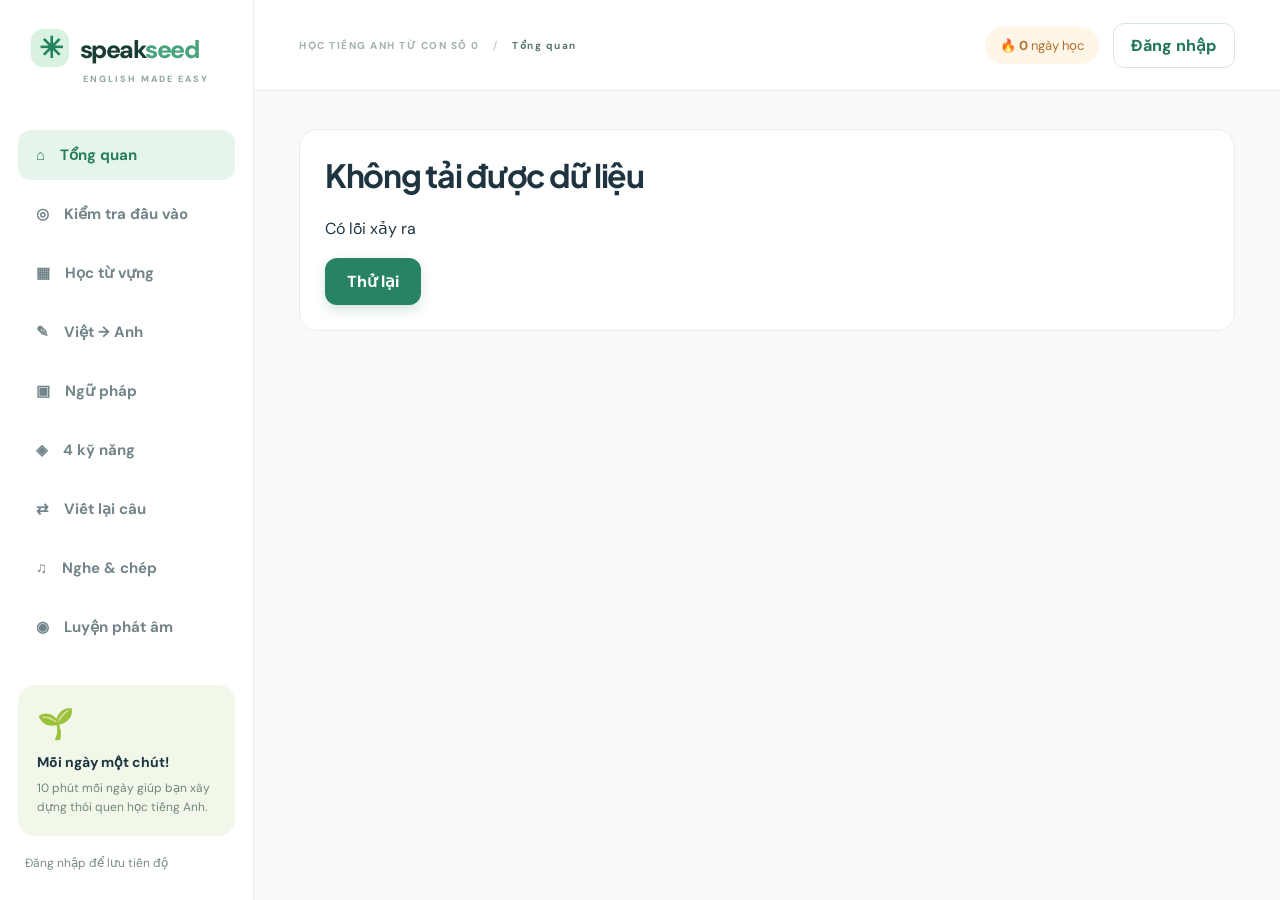
==== static/index.html @ 475982b7 "Initial commit: SpeakSeed beginner beta" ====
<!doctype html>
<html lang="vi">
<head>
  <meta charset="utf-8">
  <meta name="viewport" content="width=device-width,initial-scale=1">
  <title>SpeakSeed — Grow your English</title>
  <link rel="stylesheet" href="/static/style.css?v=6">
</head>
<body>
  <a class="skip-link" href="#content">Bỏ qua điều hướng</a>
  <div class="layout">
    <aside class="sidebar">
      <div class="brand"><span class="brandmark">✳</span> speak<span>seed</span><small>ENGLISH MADE EASY</small></div>
      <div class="nav" id="nav">
        <button class="active" data-view="home">⌂ <span>Tổng quan</span></button>
        <button data-view="placement">◎ <span>Kiểm tra đầu vào</span></button>
        <button data-view="learn">▦ <span>Học từ vựng</span></button>
        <button data-view="reverse">✎ <span>Việt → Anh</span></button>
        <button data-view="grammar">▣ <span>Ngữ pháp</span></button>
        <button data-view="skills">◈ <span>4 kỹ năng</span></button>
        <button data-view="rewrite">⇄ <span>Viết lại câu</span></button>
        <button data-view="dictation">♫ <span>Nghe & chép</span></button>
        <button data-view="speak">◉ <span>Luyện phát âm</span></button>
        <button data-view="quiz">✦ <span>Mini game</span></button>
        <button data-view="conversation">🎙 <span>AI Speaking (tùy chọn)</span></button>
        <button data-view="tutor">✧ <span>Gia sư AI (tùy chọn)</span></button>
        <button data-view="progress">▤ <span>Tiến độ</span></button>
      </div>
      <div class="sidebar-bottom">
        <div class="side-card"><div>🌱</div><b>Mỗi ngày một chút!</b><p>10 phút mỗi ngày giúp bạn xây dựng thói quen học tiếng Anh.</p></div>
        <div class="user" id="sideUser">Đăng nhập để lưu tiến độ</div>
      </div>
    </aside>
    <main class="main" aria-label="Nội dung học tập">
      <header class="top">
        <div class="breadcrumb">HỌC TIẾNG ANH TỪ CON SỐ 0 <span> / </span> <b id="crumb">Tổng quan</b></div>
        <div class="topright"><span class="pill">🔥 <b id="streak">0</b> ngày học</span><button class="outline" id="authBtn">Đăng nhập</button></div>
      </header>
      <div class="content" id="content" tabindex="-1"></div>
    </main>
  </div>
  <div class="modal-wrap hidden" id="modal"><div class="modal" role="dialog" aria-modal="true" aria-labelledby="authTitle">
    <button class="close" id="closeModal" aria-label="Đóng hộp thoại">×</button><div class="logo-circle" aria-hidden="true">✳</div>
    <h2 id="authTitle">Chào mừng trở lại!</h2><p>Đăng nhập để đồng bộ tiến độ học của bạn.</p>
    <form id="authForm">
      <div id="nameField" class="hidden"><label>Họ tên</label><input id="name" autocomplete="name" placeholder="Tên của bạn"></div>
      <label>Email</label><input type="email" id="email" required autocomplete="email" placeholder="ban@example.com">
      <label>Mật khẩu (ít nhất 8 ký tự)</label><input type="password" id="password" required minlength="8" autocomplete="current-password" placeholder="••••••••">
      <button class="primary full" type="submit" id="authSubmit">Đăng nhập</button>
    </form>
    <p class="error" id="authError"></p><button class="textbtn" id="switchAuth">Chưa có tài khoản? Đăng ký</button>
  </div></div>
  <div class="toast" id="toast" role="status" aria-live="polite"></div>
  <script src="/static/app.js?v=7"></script>
</body>
</html>
---- static/style.css ----
@import url('https://fonts.googleapis.com/css2?family=DM+Sans:wght@400;500;600;700;800&family=Plus+Jakarta+Sans:wght@500;600;700;800&display=swap');
:root{--ink:#1e3440;--muted:#82939a;--green:#287b62;--light:#e9f6ee;--border:#e8edeb;--bg:#f8faf8;--orange:#ffb862}*{box-sizing:border-box}body{margin:0;font-family:'DM Sans',sans-serif;background:var(--bg);color:var(--ink)}button,input,textarea,select{font:inherit}button{cursor:pointer}h1,h2,h3,p{margin-top:0}h1,h2,h3{font-family:'Plus Jakarta Sans',sans-serif;letter-spacing:-.04em}p{line-height:1.6}.layout{display:flex;min-height:100vh}.sidebar{width:254px;background:#fff;border-right:1px solid var(--border);padding:29px 18px;display:flex;flex-direction:column;position:sticky;top:0;height:100vh;flex-shrink:0}.brand{font-size:25px;font-weight:800;letter-spacing:-1.5px;padding:0 13px 45px;color:#193c34}.brand>span:not(.brandmark){color:#47a47b}.brandmark{display:inline-grid;place-items:center;width:38px;height:38px;background:#d9f2df;color:#21835d;border-radius:12px;margin-right:6px;font-size:29px}.brand small{display:block;font-size:9px;letter-spacing:2px;margin:6px 0 0 52px;color:#92a6a0}.nav{display:grid;gap:9px}.nav button{border:0;background:transparent;text-align:left;border-radius:13px;padding:15px 18px;font-size:15px;font-weight:700;color:#73858a;display:flex;gap:15px;align-items:center}.nav button.active{background:#e5f5eb;color:#267e5b}.nav button:hover{background:#eff8f2}.sidebar-bottom{margin-top:auto}.side-card{border-radius:17px;background:#f1f8e9;padding:19px}.side-card>div{font-size:30px;margin-bottom:8px}.side-card b{font-size:14px}.side-card p{font-size:12px;color:#72877b;margin:7px 0 0}.user{padding:19px 7px 0;font-size:12px;color:#7b898a}.main{flex:1;min-width:0}.top{height:91px;background:#fff;border-bottom:1px solid var(--border);padding:0 45px;display:flex;justify-content:space-between;align-items:center}.breadcrumb{font-size:10px;letter-spacing:1.5px;font-weight:800;color:#a4b1b0}.breadcrumb span{margin:0 10px;color:#c8d2cd}.breadcrumb b{color:#54756a}.topright{display:flex;gap:14px;align-items:center}.pill{background:#fff6e8;color:#ae722c;border-radius:22px;padding:10px 15px;font-size:13px}.outline{border:1px solid #d9e8de;background:white;border-radius:11px;padding:11px 17px;color:#24775c;font-weight:800}.content{max-width:1240px;margin:auto;padding:38px 45px 70px}.hero{background:#dff1e6;min-height:276px;border-radius:25px;padding:43px 45px;display:flex;align-items:center;justify-content:space-between;overflow:hidden;position:relative}.eyebrow{font-size:11px;letter-spacing:2px;color:#32866a;font-weight:800;margin-bottom:13px}.hero h1{font-size:38px;line-height:1.2;max-width:570px;margin-bottom:15px}.hero p{max-width:480px;color:#66847a;margin-bottom:22px}.hero-graphic{font-size:128px;transform:rotate(-13deg);filter:drop-shadow(0 18px 15px #8db9a980)}.primary{border:0;border-radius:12px;background:#288362;color:white;padding:13px 22px;font-weight:800;box-shadow:0 5px 12px #267c6030}.primary:hover{background:#1f6e52}.primary:disabled{opacity:.45;cursor:not-allowed}.section-head{display:flex;align-items:end;justify-content:space-between;margin:33px 0 18px}.section-head h2{font-size:21px;margin:0}.section-head small{color:var(--muted)}.stats{display:grid;grid-template-columns:repeat(3,1fr);gap:16px;margin-top:24px}.stat,.panel,.topic,.game,.flash,.chatbox{background:#fff;border:1px solid var(--border);border-radius:18px}.stat{padding:22px;display:flex;gap:17px;align-items:center}.stat .emoji{font-size:27px;background:#f1f8f4;width:55px;height:55px;display:grid;place-items:center;border-radius:15px}.stat strong{display:block;font-size:25px}.stat small{color:var(--muted);font-size:12px}.topics{display:grid;grid-template-columns:repeat(3,1fr);gap:16px}.topic{padding:22px;cursor:pointer;transition:.15s}.topic:hover{transform:translateY(-3px);border-color:#8bcaad}.topic .topic-emoji{font-size:31px;background:#f3f8ef;display:grid;place-items:center;width:61px;height:61px;border-radius:17px;margin-bottom:20px}.topic h3{font-size:16px;margin:0 0 7px}.topic p{font-size:12px;color:var(--muted);margin:0}.topic .bar,.bar{height:7px;background:#edf3ee;border-radius:12px;overflow:hidden;margin-top:17px}.bar>div{height:100%;background:#45b785;border-radius:12px}.subhead{font-size:30px;margin:5px 0 9px}.subdesc{color:#82939a;margin-bottom:25px}.toolbar{display:flex;align-items:center;gap:12px;flex-wrap:wrap;margin:20px 0}.select{padding:12px 15px;border:1px solid #e0e9e5;background:white;border-radius:12px;color:#3d6054}.counter{color:#81948a;font-size:13px;margin-left:auto}.flash{max-width:620px;margin:25px auto;padding:30px 35px;text-align:center;min-height:335px;display:flex;flex-direction:column;align-items:center;justify-content:center;box-shadow:0 18px 50px #2a60430b}.flash .bigemoji{font-size:76px}.flash h2{font-size:43px;margin:15px 0 7px}.ipa{color:#85a096;font-size:17px}.meaning{font-size:22px;color:#2a8260;font-weight:800;margin:13px 0}.example{font-style:italic;color:#8a9c9a;font-size:14px}.actions{display:flex;justify-content:center;gap:12px;flex-wrap:wrap;margin:20px}.secondary{border:1px solid #cfe3d8;background:white;color:#2b8060;border-radius:12px;padding:12px 19px;font-weight:800}.danger{border-color:#ffe1d6;color:#d17954}.hint{color:#91a39c;font-size:12px;text-align:center}.panel{padding:25px}.speak-grid{display:grid;grid-template-columns:1.1fr .9fr;gap:20px}.score{font-size:62px;color:#2a8564;font-weight:800}.mic{font-size:33px;border:0;background:#e3f5ea;border-radius:50%;width:83px;height:83px;margin:17px}.mic.recording{background:#ffded8;animation:pulse 1s infinite}@keyframes pulse{50%{transform:scale(1.08)}}.feedback{padding:18px;border-radius:13px;background:#f0f8f2;margin-top:15px;white-space:pre-wrap}.game{max-width:680px;padding:30px;margin:auto}.choice{width:100%;padding:16px;text-align:left;border:1px solid #e3ebe6;border-radius:12px;background:#fff;margin:6px 0;font-weight:700}.choice:hover{background:#eef8f1}.choice.correct{background:#dcf5e6;border-color:#58b987}.choice.wrong{background:#ffe9e6;border-color:#f0a99a}.chatbox{max-width:820px;height:490px;display:flex;flex-direction:column;overflow:hidden}.messages{flex:1;overflow-y:auto;padding:22px;display:flex;flex-direction:column;gap:15px}.bubble{padding:13px 17px;border-radius:15px;max-width:83%;white-space:pre-wrap;line-height:1.6;font-size:14px;background:#f0f6f1;align-self:flex-start}.bubble.mine{background:#2e8867;color:white;align-self:flex-end}.chat-form{border-top:1px solid var(--border);display:flex;gap:10px;padding:16px}.chat-form input{flex:1;min-width:0;border:1px solid #e4ede8;border-radius:12px;padding:12px}.progressrow{display:flex;justify-content:space-between;border-bottom:1px solid var(--border);padding:15px 0;gap:15px}.progressrow:last-child{border:0}.muted{color:#81948d}.hidden{display:none!important}.modal-wrap{position:fixed;inset:0;background:#16382e80;z-index:10;display:grid;place-items:center;padding:20px}.modal{position:relative;background:white;width:100%;max-width:430px;padding:35px;border-radius:24px;box-shadow:0 30px 80px #0002;text-align:center}.modal h2{font-size:25px;margin-bottom:5px}.modal p{font-size:13px;color:#82918c}.logo-circle{background:#e6f5eb;color:#298360;font-size:37px;width:62px;height:62px;border-radius:19px;margin:0 auto 16px}.close{position:absolute;right:18px;top:12px;border:0;background:none;font-size:28px;color:#889}.modal form{text-align:left}.modal label{display:block;font-size:12px;font-weight:800;margin:15px 0 7px}.modal input{width:100%;border:1px solid #dbe8df;border-radius:11px;padding:13px}.full{width:100%;margin-top:20px}.textbtn{border:0;background:none;color:#288362;font-weight:800;margin-top:8px}.error{color:#c85648!important}.toast{position:fixed;right:20px;bottom:20px;background:#254e40;color:white;padding:13px 18px;border-radius:12px;opacity:0;pointer-events:none;transition:.2s;z-index:30}.toast.show{opacity:1}@media(max-width:950px){.sidebar{width:78px;padding:24px 10px}.brand{font-size:0;padding:0 8px 40px}.brandmark{font-size:28px}.brand small,.nav span,.sidebar-bottom{display:none}.nav button{justify-content:center;font-size:23px;padding:12px}.top{padding:0 25px}.content{padding:28px 25px}.hero h1{font-size:31px}.hero-graphic{font-size:80px}.topics{grid-template-columns:repeat(2,1fr)}}@media(max-width:620px){.layout{display:block}.sidebar{position:fixed;top:auto;bottom:0;left:0;width:100%;height:64px;z-index:5;padding:5px 6px;border-right:0;border-top:1px solid var(--border)}.brand{display:none}.nav{display:flex;justify-content:space-around;gap:0}.nav button{font-size:21px;padding:10px 12px}.main{padding-bottom:70px}.top{height:64px;padding:0 16px}.breadcrumb{font-size:9px;letter-spacing:.5px}.breadcrumb span{margin:0 3px}.pill{display:none}.outline{font-size:12px;padding:9px}.content{padding:20px 15px}.hero{padding:26px;min-height:240px}.hero h1{font-size:27px}.hero p{font-size:13px}.hero-graphic{display:none}.stats{grid-template-columns:repeat(3,1fr);gap:7px}.stat{padding:13px 7px;display:block;text-align:center}.stat .emoji{margin:auto auto 7px;width:38px;height:38px;font-size:20px}.stat strong{font-size:21px}.stat small{font-size:10px}.topics{gap:10px}.topic{padding:15px}.topic .topic-emoji{width:48px;height:48px;font-size:25px;margin-bottom:12px}.topic h3{font-size:14px}.speak-grid{grid-template-columns:1fr}.flash{padding:25px 15px}.flash h2{font-size:36px}.subhead{font-size:25px}.game{padding:18px}.counter{margin-left:0}}

.stagebar{display:flex;gap:13px;align-items:center;flex-wrap:wrap;background:#e8f5ed;border:1px solid #cfe8d9;border-radius:15px;padding:12px 18px;margin-bottom:23px;font-size:13px;color:#497562}.stagebar label{font-weight:800}.stagebar select{padding:9px 12px;background:white;border:1px solid #bddfcb;border-radius:9px;font-weight:700;color:#276c53}.answer-input{display:block;width:100%;padding:17px;margin:19px 0 14px;border:2px solid #dce9e1;border-radius:12px;font-size:17px;outline:none}.answer-input:focus{border-color:#45ae80}.promptemoji{font-size:58px;margin:16px 0}.exercise-question{font-size:27px;line-height:1.4}.nav{overflow-y:auto;min-height:0}.sidebar-bottom{padding-top:12px}@media(max-width:620px){.nav{overflow-x:auto;justify-content:flex-start}.nav button{flex:0 0 auto;font-size:20px}.nav button span{display:none}.stagebar span{width:100%}.exercise-question{font-size:22px}}
.speakpanel{background:white;border:1px solid #e3ece7;border-radius:22px;padding:24px;max-width:900px}.speakcontrols{display:flex;gap:12px;flex-wrap:wrap;margin-bottom:16px}.speakcontrols label{display:flex;flex-direction:column;gap:6px;font-size:13px;font-weight:700}.speakcontrols select{padding:11px;border:1px solid #cbdcd3;border-radius:10px;background:#f8fcfa;min-width:145px}.speaklog{height:350px;overflow-y:auto;background:#f6faf8;border-radius:15px;padding:18px;margin:18px 0;display:flex;flex-direction:column;gap:12px}.speaklog .bubble{max-width:85%;align-self:flex-start;white-space:pre-wrap}.speaklog .bubble.mine{align-self:flex-end;background:#d9f4e4}.speakactions{display:flex;gap:12px;margin-bottom:16px}@media(max-width:650px){.speakpanel{padding:14px}.speakcontrols label{width:100%}.speakcontrols select{width:100%}.speaklog{height:300px}}
.grammar-summary{display:grid;grid-template-columns:repeat(3,1fr);gap:14px;margin:22px 0}.grammar-summary>div{background:#eaf7ef;border:1px solid #cee8d8;border-radius:16px;padding:18px;text-align:center}.grammar-summary strong{display:block;font-size:28px;color:#277c5d}.grammar-summary span{font-size:12px;color:#6f887d}.grammar-roadmap{display:grid;gap:22px}.grammar-unit{background:white;border:1px solid var(--border);border-radius:21px;padding:25px}.unit-head{display:flex;justify-content:space-between;gap:20px}.unit-head h2{margin:3px 0 8px}.unit-head p{color:var(--muted);margin:0}.unit-score{text-align:center;background:#f2f8f4;border-radius:14px;padding:12px 18px;min-width:105px}.unit-score b{display:block;font-size:21px;color:#297e60}.unit-score small{font-size:10px;color:var(--muted)}.lesson-grid{display:grid;grid-template-columns:repeat(2,1fr);gap:10px;margin:20px 0}.lesson-card{border:1px solid #deebe3;background:#fbfdfc;border-radius:13px;padding:14px;text-align:left;display:flex;align-items:center;gap:12px;color:#294e41}.lesson-card>span{display:grid;place-items:center;min-width:31px;height:31px;border-radius:50%;background:#e5f4ea;color:#2b815f;font-weight:800}.lesson-card b,.lesson-card small{display:block}.lesson-card small{margin-top:4px;color:#879991}.lesson-card:hover{border-color:#70bd95;background:#f1faf4}.lesson-card.done{border-color:#58b987;background:#effaf3}.unit-test{margin-top:2px}.lesson-theory{display:grid;grid-template-columns:1.2fr .8fr;gap:24px;background:#e8f5ed;border:1px solid #cae5d5;border-radius:21px;padding:27px;margin:14px 0}.lesson-theory h1{margin:5px 0 12px}.lesson-theory p{line-height:1.7}.formula{background:white;border-radius:12px;padding:14px;margin-top:17px}.formula b{display:block;font-size:11px;color:#668579;text-transform:uppercase;margin-bottom:7px}.formula code{white-space:normal;color:#186c4d;font-size:15px}.examples{background:#fff;border-radius:15px;padding:18px}.examples h3{margin-top:0}.examples p{padding-bottom:12px;border-bottom:1px solid #edf2ef}.examples p:last-child{border:0;padding-bottom:0}.examples span{color:#71887f;font-size:13px}.common-errors{background:#fff4f0;border:1px solid #f4d9d0;border-radius:14px;padding:15px 19px;margin-bottom:20px}.common-errors summary{font-weight:800;cursor:pointer}.common-errors>div{margin-top:13px;font-size:14px}.grammar-exercise{max-width:820px;margin:22px auto;background:white;border:1px solid var(--border);border-radius:21px;padding:28px}.grammar-exercise h2{line-height:1.5}.exercise-meta{display:flex;justify-content:space-between;color:#568071;font-size:12px;text-transform:uppercase;letter-spacing:.5px}.grammar-options{display:grid;gap:10px;margin:20px 0}.vocab-hints{display:flex;gap:8px;flex-wrap:wrap;margin:16px 0}.vocab-hints>small{width:100%;color:#869991}.vocab-chip{background:#f0f7f2;border:1px solid #d8e9de;border-radius:20px;padding:6px 10px;font-size:11px;color:#55756a}.feedback.ok{border-left:4px solid #43a978}.feedback.no{border-left:4px solid #df8b68}@media(max-width:700px){.lesson-grid,.lesson-theory{grid-template-columns:1fr}.unit-head{display:block}.unit-score{margin-top:15px}.grammar-unit,.grammar-exercise{padding:18px}.grammar-summary{gap:7px}.grammar-summary>div{padding:12px 5px}}

.dashboard-head{display:flex;align-items:center;justify-content:space-between;gap:20px;background:linear-gradient(135deg,#dff3e7,#f3fae9);border-radius:24px;padding:30px 34px;margin-bottom:20px}.dashboard-head h1{font-size:32px;margin:5px 0}.dashboard-head p{margin:0;color:#668078}.metric-grid{display:grid;grid-template-columns:repeat(5,1fr);gap:12px;margin-bottom:20px}.metric{background:#fff;border:1px solid var(--border);border-radius:17px;padding:18px;text-align:center}.metric span{display:block;font-size:23px}.metric b{display:block;font-size:25px;margin:6px 0;color:#277c5d}.metric small{color:var(--muted)}.dashboard-grid{display:grid;grid-template-columns:1.15fr .85fr;gap:20px}.daily-plan{display:grid;gap:10px}.plan-item{width:100%;display:flex;align-items:center;gap:13px;text-align:left;border:1px solid #dfeae4;background:#fbfdfc;border-radius:13px;padding:13px;color:var(--ink)}.plan-item>span{display:grid;place-items:center;width:38px;height:38px;border-radius:11px;background:#e7f4eb;color:#287b62;font-weight:800}.plan-item b,.plan-item small{display:block}.plan-item small{color:var(--muted);margin-top:3px}.plan-item.done{background:#edf9f1;border-color:#94d0ad}.plan-item.done>span{background:#48a978;color:white}.next-card{background:#eef8f2;border-radius:15px;padding:17px;margin-bottom:22px}.next-card>span,.level-badge{display:inline-grid;place-items:center;background:#287b62;color:#fff;border-radius:10px;padding:7px 10px;font-weight:800}.next-card h3{margin:10px 0 5px}.weak-row{display:flex;justify-content:space-between;padding:10px 0;border-bottom:1px solid var(--border);font-size:13px}.placement-intro{max-width:720px;margin:20px auto}.placement-intro li{margin:9px 0;line-height:1.5}.placement-progress{max-width:760px;margin:0 auto 20px}.placement-progress>div:first-child{display:flex;justify-content:space-between}.placement-progress span{color:var(--muted);font-size:13px}.placement-question{max-width:760px}.placement-result{max-width:720px;margin:20px auto;background:#fff;border:1px solid var(--border);border-radius:22px;padding:30px;text-align:center}.level-badge{font-size:32px;width:82px;height:82px;border-radius:50%;margin-bottom:13px}.level-scores{display:grid;grid-template-columns:repeat(5,1fr);gap:8px;margin:22px 0}.level-scores>div{background:#f0f7f2;border-radius:12px;padding:12px}.level-scores b,.level-scores span{display:block}.level-scores span{color:var(--muted);margin-top:5px}.placement-result .feedback{text-align:left;margin:20px 0}
@media(max-width:900px){.metric-grid{grid-template-columns:repeat(3,1fr)}.dashboard-grid{grid-template-columns:1fr}}
@media(max-width:620px){.dashboard-head{padding:22px;display:block}.dashboard-head button{margin-top:14px}.dashboard-head h1{font-size:26px}.metric-grid{grid-template-columns:repeat(2,1fr);gap:8px}.metric{padding:13px 8px}.metric:last-child{grid-column:span 2}.metric b{font-size:21px}.level-scores{grid-template-columns:repeat(5,minmax(0,1fr));gap:4px}.level-scores>div{padding:9px 2px;font-size:12px}.placement-result{padding:20px 15px}.placement-question h2{font-size:21px}}
.goal-picker{display:flex;gap:9px;align-items:center;margin-top:14px;font-size:12px;font-weight:800;color:#497562}.goal-picker select{border:1px solid #b9dbc7;background:white;border-radius:9px;padding:7px}
.beginner-steps{display:grid;grid-template-columns:repeat(3,1fr);gap:14px;margin:24px 0}.beginner-steps>div,.beginner-onboarding{background:#fff;border:1px solid var(--border);border-radius:18px;padding:20px}.beginner-steps b{display:grid;place-items:center;width:34px;height:34px;border-radius:50%;background:#dff3e7;color:#267b5c}.beginner-steps h3{margin:12px 0 6px}.beginner-steps p,.beginner-onboarding p{color:#6f837b;font-size:13px;margin-bottom:0}.beginner-onboarding{display:flex;align-items:center;justify-content:space-between;gap:20px;margin-bottom:20px;border-color:#b9dec8;background:#f7fcf8}.beginner-onboarding h2{margin:0 0 7px}.beginner-onboarding .actions{margin:0;flex:0 0 auto}.beginner-actions{justify-content:flex-start;margin:0}@media(max-width:620px){.beginner-steps{grid-template-columns:1fr}.beginner-onboarding{display:block}.beginner-onboarding .actions{justify-content:flex-start;margin-top:16px}.beginner-onboarding .actions button,.beginner-actions button{width:100%}}

.skill-tabs{display:grid;grid-template-columns:repeat(4,1fr);gap:10px;margin:18px 0}.skill-tab{border:1px solid #dbe9e1;background:#fff;color:#59756b;border-radius:13px;padding:13px;font-weight:800}.skill-tab.active{background:#287b62;color:#fff;border-color:#287b62}.skill-note{display:flex;justify-content:space-between;align-items:center;gap:15px;background:#eaf6ee;border-radius:14px;padding:14px 18px;margin-bottom:16px}.skill-note span{color:#6f867e;font-size:13px}.skill-cards{display:grid;grid-template-columns:repeat(3,1fr);gap:14px}.skill-card{display:flex;gap:14px;text-align:left;background:#fff;border:1px solid var(--border);border-radius:17px;padding:20px;color:var(--ink);min-height:175px}.skill-card>span{display:grid;place-items:center;flex:0 0 45px;height:45px;border-radius:13px;background:#e9f5ed;font-size:22px}.skill-card h3{margin:5px 0 7px}.skill-card p{color:var(--muted);font-size:13px;line-height:1.45}.skill-card small,.skill-card em{color:#5e8275;font-size:10px;text-transform:uppercase;letter-spacing:.5px}.skill-card.done{border-color:#59b986;background:#f3fbf6}.skill-card:disabled{opacity:.55;cursor:not-allowed}.skill-hero{display:flex;align-items:center;gap:20px;background:linear-gradient(135deg,#e2f3e8,#f4faeb);border-radius:22px;padding:26px;margin:12px 0 18px}.skill-hero>span{display:grid;place-items:center;min-width:72px;height:72px;background:#fff;border-radius:20px;font-size:37px}.skill-hero h1{margin:3px 0 8px}.skill-hero p{margin:0;color:#668078}.skill-content,.skill-question,.reading-passage,.vocab-save,.speaking-task{background:#fff;border:1px solid var(--border);border-radius:18px;padding:25px;margin:15px 0}.listening-content{text-align:center}.listening-content details{text-align:left;background:#f4f8f5;border-radius:12px;padding:13px 16px;margin-top:18px}.listening-content summary{cursor:pointer;font-weight:800}.skill-question{max-width:850px;margin:18px auto}.reading-passage{font-size:18px;line-height:1.9}.vocab-save{display:flex;gap:8px;flex-wrap:wrap}.vocab-save h3{width:100%}.vocab-save .vocab-chip{cursor:pointer}.vocab-save .vocab-chip b{color:#267b5e}.rubric,.writing-limits{display:flex;flex-wrap:wrap;gap:8px;margin:18px 0}.rubric span,.writing-limits span,.writing-limits b{background:#edf7f1;border-radius:20px;padding:8px 12px;font-size:12px}.writing-area{width:100%;min-height:280px;resize:vertical;border:2px solid #dce9e1;border-radius:14px;padding:17px;line-height:1.7;outline:none}.writing-area:focus{border-color:#45ae80}.writing-count{text-align:right;color:var(--muted);font-size:12px;margin-top:6px}.speaking-task{border-left:5px solid #328766}.skill-progress-grid{display:grid;grid-template-columns:repeat(4,1fr);gap:12px;margin:20px 0}.skill-progress-grid button{background:#fff;border:1px solid var(--border);border-radius:16px;padding:18px;color:var(--ink)}.skill-progress-grid span,.skill-progress-grid b,.skill-progress-grid small{display:block}.skill-progress-grid span{font-size:25px}.skill-progress-grid b{font-size:22px;color:#287b62;margin:6px}.skill-progress-grid small{color:var(--muted)}
@media(max-width:800px){.skill-cards{grid-template-columns:1fr 1fr}.skill-progress-grid{grid-template-columns:1fr 1fr}}
@media(max-width:620px){.skill-tabs{grid-template-columns:1fr 1fr}.skill-cards{grid-template-columns:1fr}.skill-note{display:block}.skill-note span{display:block;margin-top:5px}.skill-hero{padding:18px;align-items:flex-start}.skill-hero>span{min-width:50px;height:50px;font-size:27px}.skill-content,.skill-question,.reading-passage,.vocab-save,.speaking-task{padding:18px}.reading-passage{font-size:16px}.writing-area{min-height:220px}.skill-progress-grid{gap:8px}.skill-progress-grid button{padding:13px 7px}}
.skip-link{position:fixed;left:12px;top:-80px;z-index:100;background:#fff;color:#174d3b;padding:12px;border:2px solid #287b62;border-radius:8px}.skip-link:focus{top:12px}button:focus-visible,input:focus-visible,textarea:focus-visible,select:focus-visible,a:focus-visible{outline:3px solid #ffb862;outline-offset:3px}@media(max-width:620px){html,body{overflow-x:hidden}button,input,select{min-height:44px}.sidebar{overflow:hidden;max-width:100vw}.nav{width:100%;max-width:100%;overflow-x:auto;overflow-y:hidden}}
.speech-panel{display:flex;align-items:center;gap:10px;flex-wrap:wrap;background:#eef8f2;border:1px solid #cfe5d7;border-radius:16px;padding:12px 14px;margin:0 0 18px}.speech-settings{display:flex;align-items:center;gap:10px;flex:1;flex-wrap:wrap}.speech-settings label{display:flex;align-items:center;gap:7px;font-size:12px;font-weight:800}.speech-settings select{max-width:270px;padding:9px;border:1px solid #cbded3;border-radius:9px;background:white}.speech-settings input[type=range]{width:115px;min-height:0}.speech-settings output{min-width:38px;color:#287b62}.speech-settings small{width:100%;color:#668078}.live-quota-warning{background:#fff6e8;border:1px solid #f1d3a6;color:#7c5726;border-radius:12px;padding:12px 15px;margin:12px 0;font-size:13px;line-height:1.5}@media(max-width:620px){.speech-panel,.speech-settings{align-items:stretch}.speech-settings label{width:100%;justify-content:space-between}.speech-settings select{max-width:100%;width:62%}.speech-settings button{flex:1}}
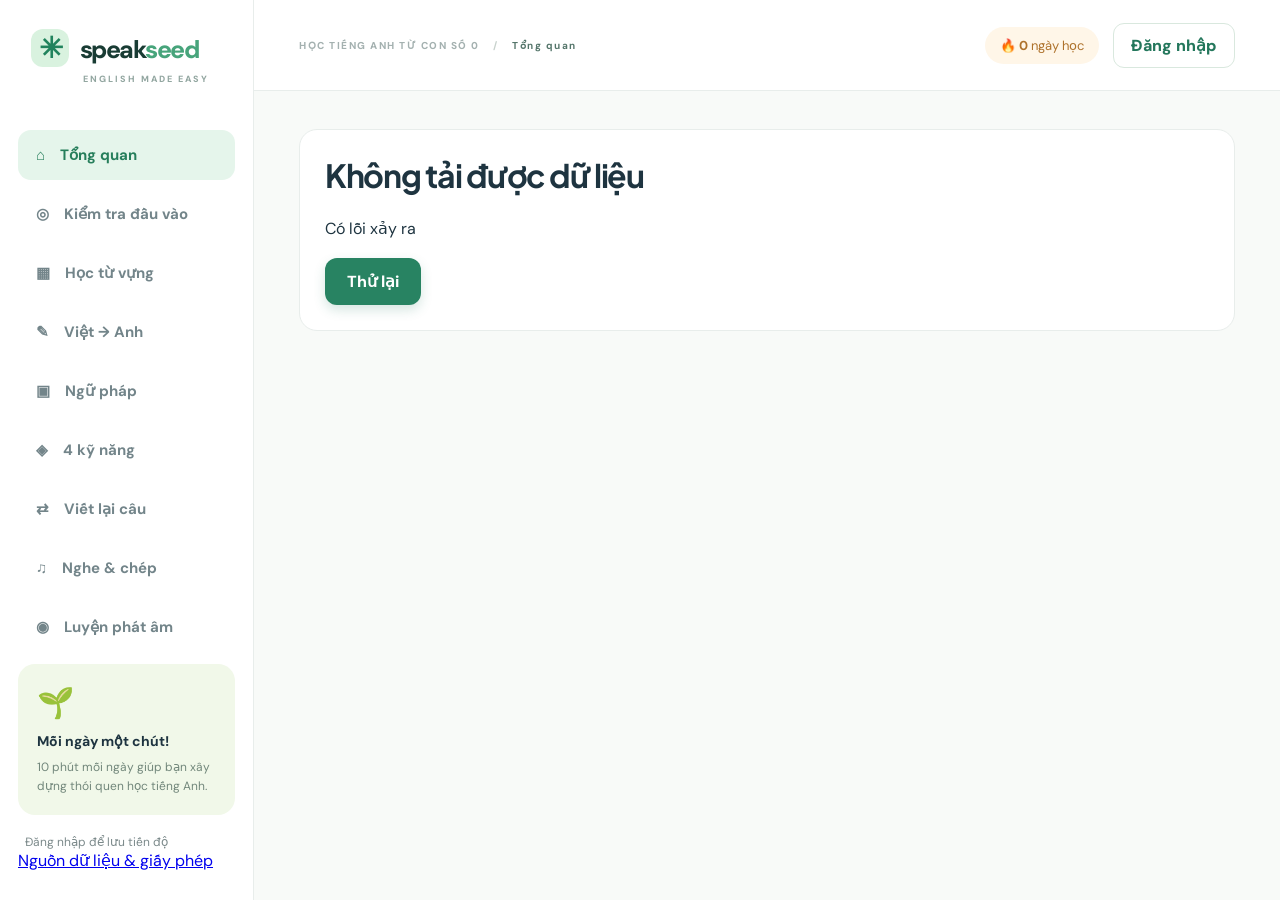
==== commit 6220fe9c: "Complete vocabulary release and safe PostgreSQL sync" ====
--- a/static/index.html
+++ b/static/index.html
@@ -4,7 +4,7 @@
   <meta charset="utf-8">
   <meta name="viewport" content="width=device-width,initial-scale=1">
   <title>SpeakSeed — Grow your English</title>
-  <link rel="stylesheet" href="/static/style.css?v=6">
+  <link rel="stylesheet" href="/static/style.css?v=10">
 </head>
 <body>
   <a class="skip-link" href="#content">Bỏ qua điều hướng</a>
@@ -29,6 +29,7 @@
       <div class="sidebar-bottom">
         <div class="side-card"><div>🌱</div><b>Mỗi ngày một chút!</b><p>10 phút mỗi ngày giúp bạn xây dựng thói quen học tiếng Anh.</p></div>
         <div class="user" id="sideUser">Đăng nhập để lưu tiến độ</div>
+        <a class="attribution-link" href="/data-attribution" target="_blank" rel="noopener">Nguồn dữ liệu &amp; giấy phép</a>
       </div>
     </aside>
     <main class="main" aria-label="Nội dung học tập">
@@ -51,6 +52,6 @@
     <p class="error" id="authError"></p><button class="textbtn" id="switchAuth">Chưa có tài khoản? Đăng ký</button>
   </div></div>
   <div class="toast" id="toast" role="status" aria-live="polite"></div>
-  <script src="/static/app.js?v=7"></script>
+  <script src="/static/app.js?v=9"></script>
 </body>
 </html>
--- a/static/style.css
+++ b/static/style.css
@@ -8,6 +8,7 @@
 .dashboard-head{display:flex;align-items:center;justify-content:space-between;gap:20px;background:linear-gradient(135deg,#dff3e7,#f3fae9);border-radius:24px;padding:30px 34px;margin-bottom:20px}.dashboard-head h1{font-size:32px;margin:5px 0}.dashboard-head p{margin:0;color:#668078}.metric-grid{display:grid;grid-template-columns:repeat(5,1fr);gap:12px;margin-bottom:20px}.metric{background:#fff;border:1px solid var(--border);border-radius:17px;padding:18px;text-align:center}.metric span{display:block;font-size:23px}.metric b{display:block;font-size:25px;margin:6px 0;color:#277c5d}.metric small{color:var(--muted)}.dashboard-grid{display:grid;grid-template-columns:1.15fr .85fr;gap:20px}.daily-plan{display:grid;gap:10px}.plan-item{width:100%;display:flex;align-items:center;gap:13px;text-align:left;border:1px solid #dfeae4;background:#fbfdfc;border-radius:13px;padding:13px;color:var(--ink)}.plan-item>span{display:grid;place-items:center;width:38px;height:38px;border-radius:11px;background:#e7f4eb;color:#287b62;font-weight:800}.plan-item b,.plan-item small{display:block}.plan-item small{color:var(--muted);margin-top:3px}.plan-item.done{background:#edf9f1;border-color:#94d0ad}.plan-item.done>span{background:#48a978;color:white}.next-card{background:#eef8f2;border-radius:15px;padding:17px;margin-bottom:22px}.next-card>span,.level-badge{display:inline-grid;place-items:center;background:#287b62;color:#fff;border-radius:10px;padding:7px 10px;font-weight:800}.next-card h3{margin:10px 0 5px}.weak-row{display:flex;justify-content:space-between;padding:10px 0;border-bottom:1px solid var(--border);font-size:13px}.placement-intro{max-width:720px;margin:20px auto}.placement-intro li{margin:9px 0;line-height:1.5}.placement-progress{max-width:760px;margin:0 auto 20px}.placement-progress>div:first-child{display:flex;justify-content:space-between}.placement-progress span{color:var(--muted);font-size:13px}.placement-question{max-width:760px}.placement-result{max-width:720px;margin:20px auto;background:#fff;border:1px solid var(--border);border-radius:22px;padding:30px;text-align:center}.level-badge{font-size:32px;width:82px;height:82px;border-radius:50%;margin-bottom:13px}.level-scores{display:grid;grid-template-columns:repeat(5,1fr);gap:8px;margin:22px 0}.level-scores>div{background:#f0f7f2;border-radius:12px;padding:12px}.level-scores b,.level-scores span{display:block}.level-scores span{color:var(--muted);margin-top:5px}.placement-result .feedback{text-align:left;margin:20px 0}
 @media(max-width:900px){.metric-grid{grid-template-columns:repeat(3,1fr)}.dashboard-grid{grid-template-columns:1fr}}
 @media(max-width:620px){.dashboard-head{padding:22px;display:block}.dashboard-head button{margin-top:14px}.dashboard-head h1{font-size:26px}.metric-grid{grid-template-columns:repeat(2,1fr);gap:8px}.metric{padding:13px 8px}.metric:last-child{grid-column:span 2}.metric b{font-size:21px}.level-scores{grid-template-columns:repeat(5,minmax(0,1fr));gap:4px}.level-scores>div{padding:9px 2px;font-size:12px}.placement-result{padding:20px 15px}.placement-question h2{font-size:21px}}
+.placement-navigator{display:flex;gap:6px;max-width:850px;margin:0 auto 18px;overflow-x:auto;padding:5px 2px 10px}.placement-dot{flex:0 0 34px;height:34px;border:1px solid #d6e4dc;background:#fff;border-radius:9px;color:#6f847b;font-size:11px}.placement-dot.answered{background:#e0f4e8;border-color:#65b98b;color:#236c50}.placement-dot.skipped{background:#fff3dc;border-color:#e8bf71;color:#805e23}.placement-dot.audio_unavailable{background:#fbe9e5;border-color:#dba492;color:#8d4f3b}.placement-dot.active{outline:3px solid #ffb862;outline-offset:1px}.placement-passage{background:#f4f8f5;border-left:4px solid #459a75;border-radius:12px;padding:18px;line-height:1.8;margin-bottom:22px}.placement-listen{display:flex;align-items:center;gap:10px;flex-wrap:wrap;background:#eef7f2;border-radius:14px;padding:15px;margin-bottom:20px}.placement-listen span{font-size:12px;color:#60796f}.placement-actions{display:flex;gap:8px;justify-content:space-between;flex-wrap:wrap;margin-top:22px}.placement-submit{display:block;width:100%;margin-top:18px}.choice.selected{background:#dff3e7;border-color:#4bab7d}.order-answer{min-height:70px;border:2px dashed #bcdaca;border-radius:14px;padding:13px;display:flex;gap:7px;align-items:center;flex-wrap:wrap}.order-answer button,.order-tokens button{width:auto;margin:3px;padding:11px 14px}.order-answer button{border:1px solid #4eaf82;background:#e5f6ec;border-radius:10px;color:#245f49;font-weight:800}.order-answer span{color:#81948b}.order-tokens{display:flex;gap:7px;flex-wrap:wrap;margin:16px 0}.placement-section-scores{display:grid;grid-template-columns:repeat(3,1fr);gap:9px;margin:22px 0}.placement-section-scores>div{background:#eff7f2;border-radius:12px;padding:13px}.placement-section-scores b,.placement-section-scores strong,.placement-section-scores small{display:block}.placement-section-scores strong{font-size:23px;color:#277c5d;margin:5px}.placement-section-scores small{color:#71887f}.placement-analysis{text-align:left;background:#f7faf8;border-radius:15px;padding:18px;margin:20px 0}.placement-analysis h3{margin:9px 0}.placement-topic{display:inline-block;background:#e4f3e9;border-radius:20px;padding:7px 10px;margin:3px;font-size:12px}.placement-details{max-width:850px;margin:25px auto}.placement-review{background:#fff;border:1px solid var(--border);border-left:4px solid #d78b72;border-radius:13px;padding:14px 17px;margin:9px 0}.placement-review.correct{border-left-color:#46a879}.placement-review summary{cursor:pointer;font-weight:800}.placement-review h4{line-height:1.5}.placement-transcript{background:#edf6f0;border-radius:10px;padding:13px;line-height:1.6}.placement-transcript button{margin-left:8px}@media(max-width:620px){.placement-section-scores{grid-template-columns:repeat(2,1fr)}.placement-actions button{flex:1}.placement-actions .danger{flex-basis:100%}.placement-navigator{margin-left:-5px;margin-right:-5px}}
 .goal-picker{display:flex;gap:9px;align-items:center;margin-top:14px;font-size:12px;font-weight:800;color:#497562}.goal-picker select{border:1px solid #b9dbc7;background:white;border-radius:9px;padding:7px}
 .beginner-steps{display:grid;grid-template-columns:repeat(3,1fr);gap:14px;margin:24px 0}.beginner-steps>div,.beginner-onboarding{background:#fff;border:1px solid var(--border);border-radius:18px;padding:20px}.beginner-steps b{display:grid;place-items:center;width:34px;height:34px;border-radius:50%;background:#dff3e7;color:#267b5c}.beginner-steps h3{margin:12px 0 6px}.beginner-steps p,.beginner-onboarding p{color:#6f837b;font-size:13px;margin-bottom:0}.beginner-onboarding{display:flex;align-items:center;justify-content:space-between;gap:20px;margin-bottom:20px;border-color:#b9dec8;background:#f7fcf8}.beginner-onboarding h2{margin:0 0 7px}.beginner-onboarding .actions{margin:0;flex:0 0 auto}.beginner-actions{justify-content:flex-start;margin:0}@media(max-width:620px){.beginner-steps{grid-template-columns:1fr}.beginner-onboarding{display:block}.beginner-onboarding .actions{justify-content:flex-start;margin-top:16px}.beginner-onboarding .actions button,.beginner-actions button{width:100%}}
 
@@ -16,3 +17,8 @@
 @media(max-width:620px){.skill-tabs{grid-template-columns:1fr 1fr}.skill-cards{grid-template-columns:1fr}.skill-note{display:block}.skill-note span{display:block;margin-top:5px}.skill-hero{padding:18px;align-items:flex-start}.skill-hero>span{min-width:50px;height:50px;font-size:27px}.skill-content,.skill-question,.reading-passage,.vocab-save,.speaking-task{padding:18px}.reading-passage{font-size:16px}.writing-area{min-height:220px}.skill-progress-grid{gap:8px}.skill-progress-grid button{padding:13px 7px}}
 .skip-link{position:fixed;left:12px;top:-80px;z-index:100;background:#fff;color:#174d3b;padding:12px;border:2px solid #287b62;border-radius:8px}.skip-link:focus{top:12px}button:focus-visible,input:focus-visible,textarea:focus-visible,select:focus-visible,a:focus-visible{outline:3px solid #ffb862;outline-offset:3px}@media(max-width:620px){html,body{overflow-x:hidden}button,input,select{min-height:44px}.sidebar{overflow:hidden;max-width:100vw}.nav{width:100%;max-width:100%;overflow-x:auto;overflow-y:hidden}}
 .speech-panel{display:flex;align-items:center;gap:10px;flex-wrap:wrap;background:#eef8f2;border:1px solid #cfe5d7;border-radius:16px;padding:12px 14px;margin:0 0 18px}.speech-settings{display:flex;align-items:center;gap:10px;flex:1;flex-wrap:wrap}.speech-settings label{display:flex;align-items:center;gap:7px;font-size:12px;font-weight:800}.speech-settings select{max-width:270px;padding:9px;border:1px solid #cbded3;border-radius:9px;background:white}.speech-settings input[type=range]{width:115px;min-height:0}.speech-settings output{min-width:38px;color:#287b62}.speech-settings small{width:100%;color:#668078}.live-quota-warning{background:#fff6e8;border:1px solid #f1d3a6;color:#7c5726;border-radius:12px;padding:12px 15px;margin:12px 0;font-size:13px;line-height:1.5}@media(max-width:620px){.speech-panel,.speech-settings{align-items:stretch}.speech-settings label{width:100%;justify-content:space-between}.speech-settings select{max-width:100%;width:62%}.speech-settings button{flex:1}}
+.placement-history{max-width:720px;margin:18px auto}.placement-history button{width:100%;display:flex;justify-content:space-between;align-items:center;border:1px solid #dbe8e0;background:#fff;border-radius:11px;padding:12px 14px;margin:7px 0;color:var(--ink)}.placement-history button:hover{background:#f0f8f3}.placement-history b{color:#277c5d}.placement-history span{font-size:12px;color:#71877f}
+.placement-dot.in_progress{background:#e8f0fb;border-color:#86a8d2;color:#3d648f}
+.vocabulary-tabs{display:flex;gap:8px;margin:16px 0 20px}.vocabulary-tabs button{border:1px solid #cfe2d7;background:#fff;color:#527268;border-radius:12px;padding:12px 18px;font-weight:800}.vocabulary-tabs button.active{background:#287b62;border-color:#287b62;color:#fff}.topic-summary{background:#edf7f1;border-radius:14px;padding:14px 18px;margin-bottom:16px;color:#53756a}.vocab-topic-grid{display:grid;grid-template-columns:repeat(3,1fr);gap:14px}.vocab-topic-card{display:flex;gap:14px;text-align:left;background:#fff;border:1px solid var(--border);border-radius:17px;padding:18px;color:var(--ink);min-height:190px}.vocab-topic-card>span{display:grid;place-items:center;flex:0 0 48px;height:48px;border-radius:14px;background:#edf7f1;font-size:25px}.vocab-topic-card h3{margin:3px 0 6px}.vocab-topic-card p{color:var(--muted);font-size:12px;line-height:1.4;margin-bottom:8px}.vocab-topic-card small,.vocab-topic-card em{display:block;color:#66877a;font-size:10px}.vocab-topic-card:disabled{opacity:.5;cursor:not-allowed}.vocab-search{min-width:210px;padding:12px 15px;border:1px solid #e0e9e5;background:white;border-radius:12px;color:#3d6054}@media(max-width:950px){.vocab-topic-grid{grid-template-columns:repeat(2,1fr)}}@media(max-width:620px){.vocabulary-tabs{display:grid;grid-template-columns:1fr 1fr}.vocabulary-tabs button{padding:11px 8px}.vocab-topic-grid{grid-template-columns:1fr}.vocab-topic-card{min-height:0}.vocab-search{width:100%;min-width:0}.toolbar>.select{flex:1;min-width:145px}}
+.reviewed-enrichment{margin-top:14px;background:#edf7f1;border-radius:10px;padding:10px;font-size:12px}.reviewed-enrichment b,.reviewed-enrichment span{display:block}.reviewed-enrichment span{color:#527568;margin-top:4px}
+.review-body{background:#f4f7f1;color:#173325}.review-shell{max-width:1180px;margin:auto;padding:24px}.review-shell>header{display:flex;justify-content:space-between;gap:16px;align-items:flex-start}.preview-warning{background:#fff3cd;border:1px solid #e7bd52;border-radius:12px;padding:12px;margin:18px 0;font-weight:800}.review-filters,.review-actions{display:flex;flex-wrap:wrap;gap:10px;align-items:center;background:white;padding:14px;border-radius:14px;margin:12px 0}.review-filters select,.review-actions input{min-height:42px;padding:8px;border:1px solid #cbd8ce;border-radius:9px}.review-actions input{flex:1;min-width:240px}.review-actions .danger{background:#8d2733;color:white}.review-grid{display:grid;grid-template-columns:repeat(2,minmax(0,1fr));gap:14px}.review-card{background:white;border:1px solid #dfe8e1;border-radius:14px;padding:16px}.review-card fieldset{border:1px solid #dfe8e1;border-radius:10px;display:grid;gap:6px}.review-card pre{white-space:pre-wrap;overflow-wrap:anywhere;font-size:12px}@media(max-width:700px){.review-shell{padding:14px}.review-shell>header{display:block}.review-grid{grid-template-columns:1fr}.review-actions button,.review-filters select{flex:1 1 44%}}
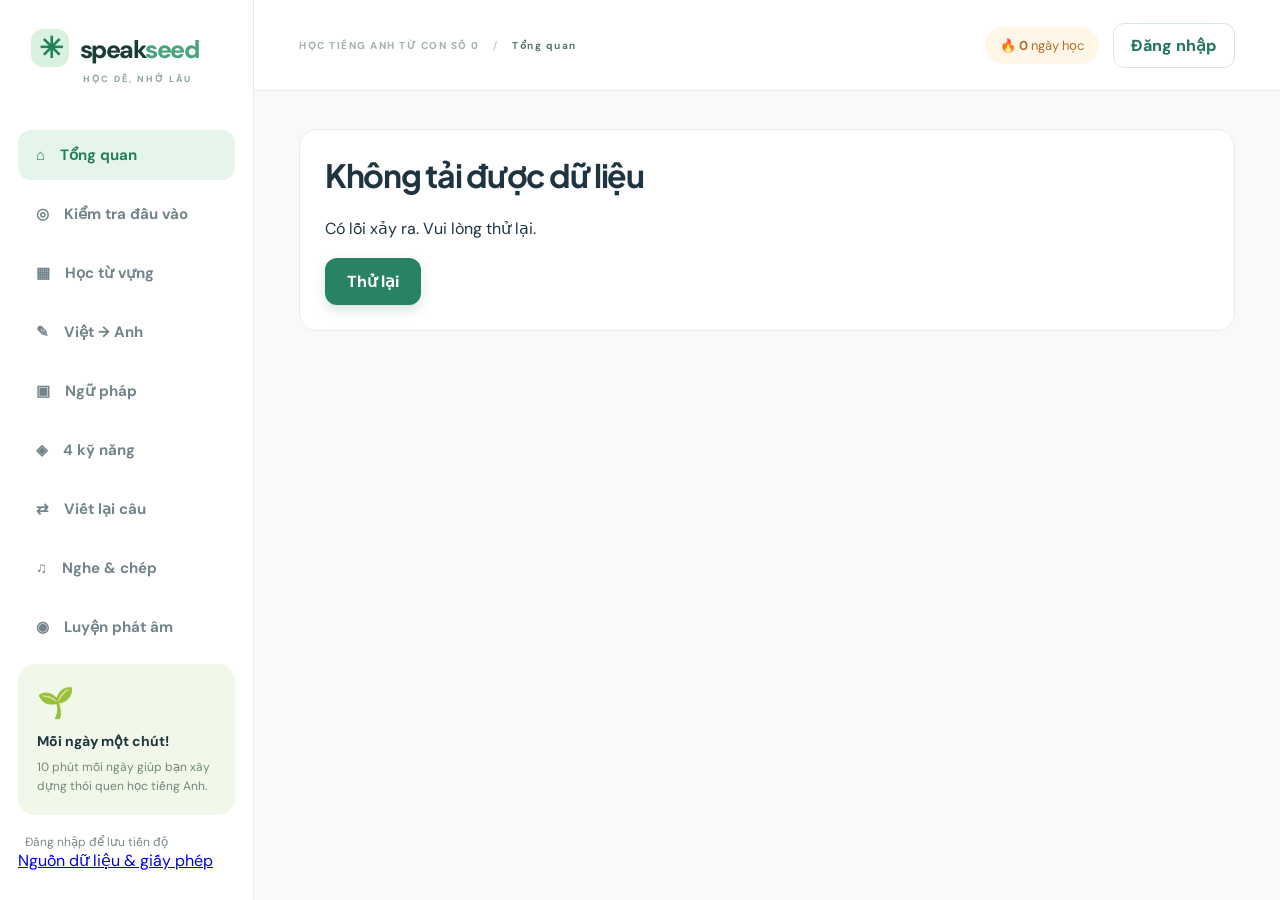
==== commit 149483ba: "fix: polish learner-facing UI and remove technical messages" ====
--- a/static/index.html
+++ b/static/index.html
@@ -3,14 +3,14 @@
 <head>
   <meta charset="utf-8">
   <meta name="viewport" content="width=device-width,initial-scale=1">
-  <title>SpeakSeed — Grow your English</title>
-  <link rel="stylesheet" href="/static/style.css?v=10">
+  <title>SpeakSeed — Học tiếng Anh mỗi ngày</title>
+  <link rel="stylesheet" href="/static/style.css?v=13">
 </head>
 <body>
   <a class="skip-link" href="#content">Bỏ qua điều hướng</a>
   <div class="layout">
     <aside class="sidebar">
-      <div class="brand"><span class="brandmark">✳</span> speak<span>seed</span><small>ENGLISH MADE EASY</small></div>
+      <div class="brand"><span class="brandmark">✳</span> speak<span>seed</span><small>HỌC DỄ, NHỚ LÂU</small></div>
       <div class="nav" id="nav">
         <button class="active" data-view="home">⌂ <span>Tổng quan</span></button>
         <button data-view="placement">◎ <span>Kiểm tra đầu vào</span></button>
@@ -22,8 +22,8 @@
         <button data-view="dictation">♫ <span>Nghe & chép</span></button>
         <button data-view="speak">◉ <span>Luyện phát âm</span></button>
         <button data-view="quiz">✦ <span>Mini game</span></button>
-        <button data-view="conversation">🎙 <span>AI Speaking (tùy chọn)</span></button>
-        <button data-view="tutor">✧ <span>Gia sư AI (tùy chọn)</span></button>
+        <button data-view="conversation">🎙 <span>Luyện hội thoại</span></button>
+        <button data-view="tutor">✧ <span>Gia sư (tùy chọn)</span></button>
         <button data-view="progress">▤ <span>Tiến độ</span></button>
       </div>
       <div class="sidebar-bottom">
@@ -52,6 +52,6 @@
     <p class="error" id="authError"></p><button class="textbtn" id="switchAuth">Chưa có tài khoản? Đăng ký</button>
   </div></div>
   <div class="toast" id="toast" role="status" aria-live="polite"></div>
-  <script src="/static/app.js?v=9"></script>
+  <script src="/static/app.js?v=13"></script>
 </body>
 </html>
--- a/static/style.css
+++ b/static/style.css
@@ -19,6 +19,11 @@
 .speech-panel{display:flex;align-items:center;gap:10px;flex-wrap:wrap;background:#eef8f2;border:1px solid #cfe5d7;border-radius:16px;padding:12px 14px;margin:0 0 18px}.speech-settings{display:flex;align-items:center;gap:10px;flex:1;flex-wrap:wrap}.speech-settings label{display:flex;align-items:center;gap:7px;font-size:12px;font-weight:800}.speech-settings select{max-width:270px;padding:9px;border:1px solid #cbded3;border-radius:9px;background:white}.speech-settings input[type=range]{width:115px;min-height:0}.speech-settings output{min-width:38px;color:#287b62}.speech-settings small{width:100%;color:#668078}.live-quota-warning{background:#fff6e8;border:1px solid #f1d3a6;color:#7c5726;border-radius:12px;padding:12px 15px;margin:12px 0;font-size:13px;line-height:1.5}@media(max-width:620px){.speech-panel,.speech-settings{align-items:stretch}.speech-settings label{width:100%;justify-content:space-between}.speech-settings select{max-width:100%;width:62%}.speech-settings button{flex:1}}
 .placement-history{max-width:720px;margin:18px auto}.placement-history button{width:100%;display:flex;justify-content:space-between;align-items:center;border:1px solid #dbe8e0;background:#fff;border-radius:11px;padding:12px 14px;margin:7px 0;color:var(--ink)}.placement-history button:hover{background:#f0f8f3}.placement-history b{color:#277c5d}.placement-history span{font-size:12px;color:#71877f}
 .placement-dot.in_progress{background:#e8f0fb;border-color:#86a8d2;color:#3d648f}
+.xp-panel{background:linear-gradient(135deg,#fff8df,#f0f9ed);border:1px solid #e5dfb5;border-radius:18px;padding:18px;margin:0 0 20px}.xp-panel>div:first-child{display:flex;justify-content:space-between;gap:12px}.xp-panel small{color:var(--muted)}.xp-panel .bar{margin:12px 0}.achievements{display:flex;gap:8px;flex-wrap:wrap}.achievement{border:1px solid #d5ddd7;background:#fff;color:#7a8982;border-radius:999px;padding:7px 11px;font-size:12px}.achievement.earned{border-color:#e4bd54;background:#fff4c9;color:#775a08;font-weight:800}.journey{margin-top:20px}.journey-unit{display:flex;align-items:center;gap:12px;border:1px solid #dfe9e3;border-radius:13px;padding:14px;margin:9px 0}.journey-unit>span{display:grid;place-items:center;width:36px;height:36px;border-radius:50%;background:#edf3ef}.journey-unit b,.journey-unit small{display:block}.journey-unit small{color:var(--muted);margin-top:4px}.journey-unit.completed{background:#edf9f1;border-color:#8dcba7}.journey-unit.in_progress{border-color:#e9bc64;background:#fffaf0}.journey-unit.locked{opacity:.6}
+@media(max-width:620px){.xp-panel>div:first-child{display:block}.xp-panel small{display:block;margin-top:5px}.journey-unit{padding:12px}.metric-grid{grid-template-columns:repeat(2,minmax(0,1fr))}}
+.game-tabs{max-width:720px;margin-left:auto;margin-right:auto}.match-board{display:grid;grid-template-columns:1fr 1fr;gap:16px;max-width:760px;margin:20px auto}.match-board>div{display:grid;gap:10px}.match-board .choice{margin:0;min-height:58px}.match-board .matched{background:#dff5e8;border-color:#51ad79;color:#236e4c}.feedback.success{max-width:760px;margin:15px auto;text-align:center}.feedback.success button{margin-left:12px}@media(max-width:620px){.match-board{gap:8px}.match-board .choice{padding:10px 7px;font-size:13px}.feedback.success button{display:block;width:100%;margin:12px 0 0}}
+.speak-target{display:flex;align-items:center;justify-content:space-between;gap:20px;background:#e7f5ec;border:1px solid #cce5d5;border-radius:20px;padding:22px 26px;margin:16px 0}.speak-target>div:first-child{display:flex;align-items:center;gap:18px;min-width:0}.speak-target>div:first-child>span{font-size:48px}.speak-target h1{font-size:32px;margin:0 0 6px;overflow-wrap:anywhere}.speak-target .actions{margin:0}.pronunciation-mode{display:block;background:#fff;border:1px solid var(--border);border-radius:20px;padding:25px;margin:16px 0}.pronunciation-mode h2{margin:8px 0}.mode-badge{display:inline-block;background:#ddf4e6;color:#26785a;border-radius:999px;padding:7px 11px;font-size:11px;font-weight:800;letter-spacing:.7px}.recognition-status{text-align:center;color:#55776b;font-weight:700}.recognition-result{padding:18px;border-radius:14px;margin-top:15px}.recognition-result.ok{background:#e6f7ec;border-left:4px solid #43a978}.recognition-result.retry{background:#fff3ed;border-left:4px solid #df8b68}.recognition-result p{margin:6px 0}.recognition-result small{display:block;color:#637a72;line-height:1.55}.privacy-note{background:#f3f6f4;border-radius:12px;padding:13px 15px;margin-top:16px;color:#64776f;font-size:12px;line-height:1.55}.advanced-mode summary{cursor:pointer;font-weight:800;color:#416b5d}.advanced-mode[open] summary{margin-bottom:15px}@media(max-width:620px){.speak-target{display:block;padding:18px}.speak-target>div:first-child{align-items:flex-start}.speak-target h1{font-size:24px}.speak-target .actions{justify-content:flex-start;margin:15px 0 0}.pronunciation-mode{padding:18px}.pronunciation-mode .mic{width:72px;height:72px}}
+.gemini-mode{border-color:#b8d9ca;background:linear-gradient(145deg,#f3fbf6,#fff)}.gemini-mode.disabled{background:#f7f8f7;border-color:#dfe5e2}.gemini-mode.disabled .mode-badge{background:#e8ecea;color:#697871}.ai-pronunciation-result{margin-top:18px;padding:20px;background:#eef8f2;border:1px solid #c7e5d3;border-radius:16px}.ai-pronunciation-result h3{margin:8px 0 15px}.ai-pronunciation-result section{background:#fff;border-radius:12px;padding:13px 15px;margin:10px 0}.ai-pronunciation-result section>b{color:#286d55}.ai-pronunciation-result ul{margin:8px 0;padding-left:20px}.ai-pronunciation-result li{margin:6px 0;line-height:1.45}.ai-pronunciation-result>small{display:block;color:#657a71;margin-top:13px}.gemini-mode .actions{align-items:center}@media(max-width:620px){.gemini-mode .actions button{flex:1 1 42%}.gemini-mode .actions .mic{flex:0 0 72px}.ai-pronunciation-result{padding:14px}}
 .vocabulary-tabs{display:flex;gap:8px;margin:16px 0 20px}.vocabulary-tabs button{border:1px solid #cfe2d7;background:#fff;color:#527268;border-radius:12px;padding:12px 18px;font-weight:800}.vocabulary-tabs button.active{background:#287b62;border-color:#287b62;color:#fff}.topic-summary{background:#edf7f1;border-radius:14px;padding:14px 18px;margin-bottom:16px;color:#53756a}.vocab-topic-grid{display:grid;grid-template-columns:repeat(3,1fr);gap:14px}.vocab-topic-card{display:flex;gap:14px;text-align:left;background:#fff;border:1px solid var(--border);border-radius:17px;padding:18px;color:var(--ink);min-height:190px}.vocab-topic-card>span{display:grid;place-items:center;flex:0 0 48px;height:48px;border-radius:14px;background:#edf7f1;font-size:25px}.vocab-topic-card h3{margin:3px 0 6px}.vocab-topic-card p{color:var(--muted);font-size:12px;line-height:1.4;margin-bottom:8px}.vocab-topic-card small,.vocab-topic-card em{display:block;color:#66877a;font-size:10px}.vocab-topic-card:disabled{opacity:.5;cursor:not-allowed}.vocab-search{min-width:210px;padding:12px 15px;border:1px solid #e0e9e5;background:white;border-radius:12px;color:#3d6054}@media(max-width:950px){.vocab-topic-grid{grid-template-columns:repeat(2,1fr)}}@media(max-width:620px){.vocabulary-tabs{display:grid;grid-template-columns:1fr 1fr}.vocabulary-tabs button{padding:11px 8px}.vocab-topic-grid{grid-template-columns:1fr}.vocab-topic-card{min-height:0}.vocab-search{width:100%;min-width:0}.toolbar>.select{flex:1;min-width:145px}}
 .reviewed-enrichment{margin-top:14px;background:#edf7f1;border-radius:10px;padding:10px;font-size:12px}.reviewed-enrichment b,.reviewed-enrichment span{display:block}.reviewed-enrichment span{color:#527568;margin-top:4px}
 .review-body{background:#f4f7f1;color:#173325}.review-shell{max-width:1180px;margin:auto;padding:24px}.review-shell>header{display:flex;justify-content:space-between;gap:16px;align-items:flex-start}.preview-warning{background:#fff3cd;border:1px solid #e7bd52;border-radius:12px;padding:12px;margin:18px 0;font-weight:800}.review-filters,.review-actions{display:flex;flex-wrap:wrap;gap:10px;align-items:center;background:white;padding:14px;border-radius:14px;margin:12px 0}.review-filters select,.review-actions input{min-height:42px;padding:8px;border:1px solid #cbd8ce;border-radius:9px}.review-actions input{flex:1;min-width:240px}.review-actions .danger{background:#8d2733;color:white}.review-grid{display:grid;grid-template-columns:repeat(2,minmax(0,1fr));gap:14px}.review-card{background:white;border:1px solid #dfe8e1;border-radius:14px;padding:16px}.review-card fieldset{border:1px solid #dfe8e1;border-radius:10px;display:grid;gap:6px}.review-card pre{white-space:pre-wrap;overflow-wrap:anywhere;font-size:12px}@media(max-width:700px){.review-shell{padding:14px}.review-shell>header{display:block}.review-grid{grid-template-columns:1fr}.review-actions button,.review-filters select{flex:1 1 44%}}
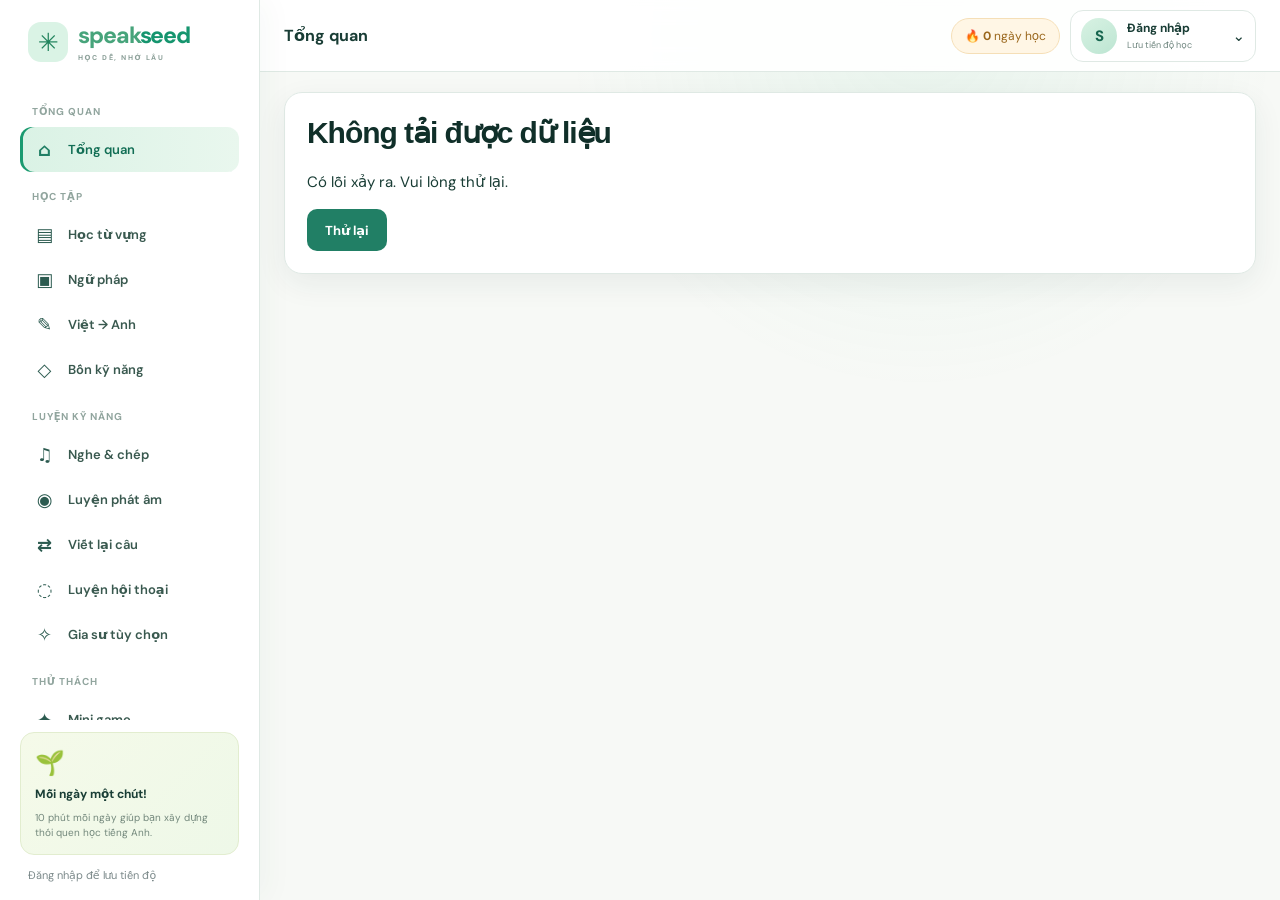
==== commit 1b9634b7: "feat: redesign SpeakSeed V2 UI UX" ====
--- a/static/index.html
+++ b/static/index.html
@@ -5,37 +5,48 @@
   <meta name="viewport" content="width=device-width,initial-scale=1">
   <title>SpeakSeed — Học tiếng Anh mỗi ngày</title>
   <link rel="stylesheet" href="/static/style.css?v=13">
+  <link rel="stylesheet" href="/static/v2.css?v=3">
 </head>
 <body>
   <a class="skip-link" href="#content">Bỏ qua điều hướng</a>
   <div class="layout">
-    <aside class="sidebar">
-      <div class="brand"><span class="brandmark">✳</span> speak<span>seed</span><small>HỌC DỄ, NHỚ LÂU</small></div>
+    <aside class="sidebar" id="sidebar" aria-label="Điều hướng chính">
+      <div class="brand"><span class="brandmark">✳</span><span class="brandword">speak<span>seed</span><small>HỌC DỄ, NHỚ LÂU</small></span></div>
       <div class="nav" id="nav">
-        <button class="active" data-view="home">⌂ <span>Tổng quan</span></button>
-        <button data-view="placement">◎ <span>Kiểm tra đầu vào</span></button>
-        <button data-view="learn">▦ <span>Học từ vựng</span></button>
-        <button data-view="reverse">✎ <span>Việt → Anh</span></button>
-        <button data-view="grammar">▣ <span>Ngữ pháp</span></button>
-        <button data-view="skills">◈ <span>4 kỹ năng</span></button>
-        <button data-view="rewrite">⇄ <span>Viết lại câu</span></button>
-        <button data-view="dictation">♫ <span>Nghe & chép</span></button>
-        <button data-view="speak">◉ <span>Luyện phát âm</span></button>
-        <button data-view="quiz">✦ <span>Mini game</span></button>
-        <button data-view="conversation">🎙 <span>Luyện hội thoại</span></button>
-        <button data-view="tutor">✧ <span>Gia sư (tùy chọn)</span></button>
-        <button data-view="progress">▤ <span>Tiến độ</span></button>
+        <p class="nav-label">TỔNG QUAN</p>
+        <button class="active" data-view="home"><span class="nav-icon">⌂</span><span>Tổng quan</span></button>
+        <p class="nav-label">HỌC TẬP</p>
+        <button data-view="learn"><span class="nav-icon">▤</span><span>Học từ vựng</span></button>
+        <button data-view="grammar"><span class="nav-icon">▣</span><span>Ngữ pháp</span></button>
+        <button data-view="reverse"><span class="nav-icon">✎</span><span>Việt → Anh</span></button>
+        <button data-view="skills"><span class="nav-icon">◇</span><span>Bốn kỹ năng</span></button>
+        <p class="nav-label">LUYỆN KỸ NĂNG</p>
+        <button data-view="dictation"><span class="nav-icon">♫</span><span>Nghe &amp; chép</span></button>
+        <button data-view="speak"><span class="nav-icon">◉</span><span>Luyện phát âm</span></button>
+        <button data-view="rewrite"><span class="nav-icon">⇄</span><span>Viết lại câu</span></button>
+        <button data-view="conversation"><span class="nav-icon">◌</span><span>Luyện hội thoại</span></button>
+        <button data-view="tutor"><span class="nav-icon">✧</span><span>Gia sư tùy chọn</span></button>
+        <p class="nav-label">THỬ THÁCH</p>
+        <button data-view="quiz"><span class="nav-icon">✦</span><span>Mini game</span></button>
+        <button data-view="placement"><span class="nav-icon">◎</span><span>Kiểm tra đầu vào</span></button>
+        <p class="nav-label">TÀI KHOẢN</p>
+        <button data-view="progress"><span class="nav-icon">▥</span><span>Tiến độ</span></button>
+        <a class="nav-link" href="/data-attribution" target="_blank" rel="noopener"><span class="nav-icon">◫</span><span>Nguồn dữ liệu</span></a>
       </div>
       <div class="sidebar-bottom">
         <div class="side-card"><div>🌱</div><b>Mỗi ngày một chút!</b><p>10 phút mỗi ngày giúp bạn xây dựng thói quen học tiếng Anh.</p></div>
         <div class="user" id="sideUser">Đăng nhập để lưu tiến độ</div>
-        <a class="attribution-link" href="/data-attribution" target="_blank" rel="noopener">Nguồn dữ liệu &amp; giấy phép</a>
       </div>
     </aside>
+    <button class="sidebar-overlay" id="sidebarOverlay" aria-label="Đóng menu" tabindex="-1"></button>
     <main class="main" aria-label="Nội dung học tập">
       <header class="top">
-        <div class="breadcrumb">HỌC TIẾNG ANH TỪ CON SỐ 0 <span> / </span> <b id="crumb">Tổng quan</b></div>
-        <div class="topright"><span class="pill">🔥 <b id="streak">0</b> ngày học</span><button class="outline" id="authBtn">Đăng nhập</button></div>
+        <button class="menu-toggle" id="menuToggle" aria-label="Mở menu" aria-expanded="false">☰</button>
+        <div class="page-identity"><span>SpeakSeed</span><b id="crumb">Tổng quan</b></div>
+        <div class="topright">
+          <span class="pill">🔥 <b id="streak">0</b> ngày học</span>
+          <button class="account-button" id="authBtn"><span class="account-avatar" id="accountAvatar">S</span><span class="account-copy"><b id="accountName">Đăng nhập</b><small id="accountLevel">Lưu tiến độ học</small></span><span aria-hidden="true">⌄</span></button>
+        </div>
       </header>
       <div class="content" id="content" tabindex="-1"></div>
     </main>
@@ -52,6 +63,6 @@
     <p class="error" id="authError"></p><button class="textbtn" id="switchAuth">Chưa có tài khoản? Đăng ký</button>
   </div></div>
   <div class="toast" id="toast" role="status" aria-live="polite"></div>
-  <script src="/static/app.js?v=13"></script>
+  <script src="/static/app.js?v=14"></script>
 </body>
 </html>
--- a/static/v2.css
+++ b/static/v2.css
@@ -0,0 +1,162 @@
+:root{
+  --ink:#193d35;
+  --ink-strong:#102f29;
+  --muted:#6f867f;
+  --green:#217f65;
+  --green-dark:#17664f;
+  --light:#e7f5ec;
+  --border:#dfe9e4;
+  --bg:#f7f9f6;
+  --surface:#fff;
+  --yellow:#f4b544;
+  --blue:#e9f5ff;
+  --purple:#f3ecff;
+  --orange:#fff5df;
+  --pink:#fff0f1;
+  --shadow:0 10px 30px rgba(25,61,53,.07);
+}
+
+html{scroll-behavior:smooth}
+body{font-family:'Be Vietnam Pro','DM Sans',system-ui,sans-serif;background:var(--bg);color:var(--ink);font-size:15px}
+body::before{content:"";position:fixed;inset:0;pointer-events:none;background:radial-gradient(circle at 72% 4%,rgba(91,196,149,.09),transparent 28%);z-index:-1}
+h1,h2,h3{font-family:'Be Vietnam Pro',sans-serif;letter-spacing:-.035em;color:var(--ink-strong)}
+button,a,input,select,textarea{font-family:inherit}
+button,a{transition:background-color .18s ease,border-color .18s ease,color .18s ease,transform .18s ease,box-shadow .18s ease}
+button:not(:disabled):active{transform:translateY(1px)}
+
+.layout{min-height:100vh}
+.sidebar{width:260px;padding:22px 16px 18px;border-right:1px solid var(--border);box-shadow:8px 0 28px rgba(31,83,69,.035);z-index:20}
+.brand{display:flex;align-items:center;padding:0 12px 25px;gap:10px;font-size:23px;letter-spacing:-1.1px}
+.brandmark{width:40px;height:40px;border-radius:13px;margin:0;background:#daf3e5;font-size:25px;flex:0 0 40px}
+.brandword{display:block;color:#133b35;line-height:1}
+.brandword>span{color:#15956e}
+.brand small{margin:7px 0 0;letter-spacing:1.55px;color:#8da19a;font-size:7px;white-space:nowrap}
+.nav{display:block;overflow-y:auto;padding:0 4px 12px;scrollbar-width:thin;scrollbar-color:#d7e6de transparent}
+.nav-label{margin:17px 12px 7px;color:#91a59e;font-size:10px;font-weight:700;letter-spacing:.09em}
+.nav button,.nav-link{width:100%;display:flex;align-items:center;gap:12px;border:0;background:transparent;border-radius:12px;padding:11px 13px;color:#39594f;font-size:13px;font-weight:600;text-align:left;text-decoration:none}
+.nav button:hover,.nav-link:hover{background:#f0f7f3;color:var(--green)}
+.nav button.active{background:linear-gradient(90deg,#daf2e5,#e9f7ee);color:#126e55;box-shadow:inset 3px 0 #1a9a70}
+.nav-icon{display:grid;place-items:center;width:23px;height:23px;font-size:18px;color:#2c5b50;flex:0 0 23px}
+.nav button.active .nav-icon{color:var(--green)}
+.sidebar-bottom{padding:12px 4px 0}
+.side-card{border:1px solid #e2edcf;background:linear-gradient(135deg,#f5fae9,#eef8e8);padding:14px;border-radius:14px}
+.side-card>div{font-size:24px;margin-bottom:5px}.side-card b{font-size:12px}.side-card p{font-size:10px;line-height:1.5}
+.user{padding:13px 8px 0;font-size:11px}
+.sidebar-overlay{display:none}
+
+.main{min-height:100vh}
+.top{height:72px;margin:0;padding:0 24px;background:rgba(255,255,255,.92);backdrop-filter:blur(14px);border-bottom:1px solid var(--border);position:sticky;top:0;z-index:15}
+.page-identity{display:flex;align-items:center;gap:9px;min-width:0}
+.page-identity>span{display:none;color:#8ca098;font-size:12px}
+.page-identity b{font-size:16px;white-space:nowrap;overflow:hidden;text-overflow:ellipsis}
+.menu-toggle{display:none;border:1px solid var(--border);background:#fff;border-radius:11px;width:42px;height:42px;color:var(--ink);font-size:20px}
+.topright{gap:10px}
+.pill{background:#fff6e5;color:#9a671c;border:1px solid #f5dfb7;padding:9px 13px;font-size:12px}
+.account-button{display:flex;align-items:center;gap:10px;min-width:186px;border:1px solid var(--border);background:#fff;border-radius:13px;padding:7px 10px;color:var(--ink);text-align:left}
+.account-button:hover{border-color:#add6c3;box-shadow:0 6px 18px rgba(25,61,53,.07)}
+.account-avatar{display:grid;place-items:center;width:36px;height:36px;border-radius:50%;background:linear-gradient(145deg,#d8f2e3,#bce5d2);color:#17664f;font-weight:800;flex:0 0 36px}
+.account-copy{display:block;flex:1;min-width:0}.account-copy b,.account-copy small{display:block;white-space:nowrap;overflow:hidden;text-overflow:ellipsis}.account-copy b{font-size:12px}.account-copy small{font-size:9px;color:var(--muted);margin-top:3px}
+.content{max-width:1500px;padding:20px 24px 58px}
+body[data-current-view="home"] #content>.stagebar{display:none}
+
+.primary,.secondary,.outline{min-height:42px;border-radius:10px;padding:11px 18px;font-size:13px;font-weight:700;box-shadow:none}
+.primary{background:var(--green);color:#fff}.primary:hover{background:var(--green-dark);box-shadow:0 7px 18px rgba(33,127,101,.22)}
+.secondary{border-color:#cfe1d7;color:var(--green);background:#fff}.secondary:hover{background:#eff8f3;border-color:#9bcbb5}
+.primary:disabled,.secondary:disabled,.choice:disabled{opacity:.5;filter:saturate(.7)}
+.textbtn{color:var(--green);font-size:13px}
+.outline{border-color:#d1e3d9;color:var(--green)}
+.panel,.game,.flash,.chatbox,.stat,.topic,.grammar-unit,.grammar-exercise,.skill-card,.skill-content,.skill-question,.reading-passage,.vocab-save,.speaking-task,.pronunciation-mode{border-color:var(--border);box-shadow:var(--shadow)}
+.panel{border-radius:18px;padding:22px}
+.subhead{font-size:30px;margin:8px 0 7px}.subdesc{margin-bottom:22px;font-size:14px}
+.eyebrow{color:var(--green);font-size:10px;letter-spacing:.11em}
+.section-head{margin:0 0 16px}.section-head h2{font-size:18px}.section-head small{font-size:11px}
+.bar{height:8px;background:#e9eeec}.bar>div{background:linear-gradient(90deg,#24ac80,#4ac693)}
+
+/* Dashboard */
+.dashboard-shell{display:grid;grid-template-columns:minmax(0,1fr) 330px;gap:18px;align-items:start}
+.dashboard-main{display:grid;gap:18px;min-width:0}.dashboard-side{display:grid;gap:14px;position:sticky;top:90px}
+.welcome-banner{min-height:215px;border:1px solid #cfeade;border-radius:20px;background:linear-gradient(118deg,#eefaf3 0%,#daf4e7 54%,#c7efdc 100%);display:grid;grid-template-columns:minmax(0,1fr) minmax(310px,45%);overflow:hidden;position:relative}
+.welcome-copy{padding:28px 30px;display:flex;flex-direction:column;justify-content:center;position:relative;z-index:2}
+.welcome-copy h1{font-size:29px;line-height:1.25;margin:3px 0 8px}.welcome-copy p{font-size:14px;color:#55756a;max-width:520px;margin:0 0 18px}.welcome-copy .actions{justify-content:flex-start;margin:0}
+.welcome-art{width:100%;height:100%;object-fit:cover;object-position:center}
+.guest-welcome{grid-column:1/-1;min-height:270px}.guest-welcome .welcome-copy{padding:38px}.guest-welcome .welcome-copy h1{font-size:36px}
+.dashboard-panel{background:#fff;border:1px solid var(--border);border-radius:18px;padding:19px;box-shadow:0 7px 24px rgba(25,61,53,.045)}
+.dashboard-panel .section-head{display:flex;align-items:center;justify-content:space-between;gap:12px}
+.today-heading{display:flex;align-items:center;gap:10px}.today-heading>span{display:grid;place-items:center;width:30px;height:30px;border-radius:9px;background:#ddf4e7;color:var(--green)}
+.today-progress{display:flex;align-items:center;gap:12px;margin-bottom:15px}.today-progress .bar{flex:1;margin:0}.today-progress small{white-space:nowrap;color:var(--muted)}
+.daily-plan{grid-template-columns:repeat(5,minmax(120px,1fr));gap:10px}
+.plan-item{display:flex;flex-direction:column;align-items:flex-start;justify-content:space-between;gap:10px;min-height:156px;padding:13px;border-radius:14px;position:relative}
+.plan-item>span{width:39px;height:39px;border-radius:11px;font-size:17px}.plan-item>div{width:100%}.plan-item b{font-size:13px}.plan-item small{font-size:10px;line-height:1.45}.plan-item::after{content:"Bắt đầu  →";display:block;width:100%;padding:8px 5px;border-radius:8px;background:var(--green);color:#fff;text-align:center;font-size:10px;font-weight:700}
+.plan-item.done::after{content:"Đã hoàn thành"}.plan-item.done{opacity:.88}.plan-item.done>span{background:var(--green)}
+.plan-item[data-plan-key="review"]{background:#f7f2ff}.plan-item[data-plan-key="review"]>span{background:#eadcff;color:#7d4bd0}.plan-item[data-plan-key="grammar"]{background:#fff9e8}.plan-item[data-plan-key="grammar"]>span{background:#ffefbd;color:#b67b08}.plan-item[data-plan-key="listening"]{background:#eef8ff}.plan-item[data-plan-key="listening"]>span{background:#dcefff;color:#2677be}.plan-item[data-plan-key="reading"]{background:#fff0f1}.plan-item[data-plan-key="reading"]>span{background:#ffe0e4;color:#bd5361}.plan-item[data-plan-key="speaking"]{background:#edf9f3}.plan-item[data-plan-key="speaking"]>span{background:#d8f2e5;color:#18805e}.plan-item[data-plan-key="writing"]{background:#f5efff}.plan-item[data-plan-key="writing"]>span{background:#e8ddff;color:#7654ba}
+.learning-skills{display:grid;grid-template-columns:repeat(4,1fr);gap:12px}
+.dashboard-skill{border:1px solid transparent;border-radius:15px;padding:18px;text-align:left;color:var(--ink);min-height:168px;background:#edf8ff}
+.dashboard-skill:nth-child(2){background:#fff0f1}.dashboard-skill:nth-child(3){background:#eaf8f0}.dashboard-skill:nth-child(4){background:#f3edff}
+.dashboard-skill:hover{transform:translateY(-2px);border-color:#b9d8ca;box-shadow:0 9px 20px rgba(25,61,53,.08)}
+.dashboard-skill>span{font-size:38px;display:block;margin-bottom:12px}.dashboard-skill b{display:block;font-size:15px}.dashboard-skill small{display:block;color:#627b73;font-size:10px;line-height:1.5;margin:6px 0 13px}.dashboard-skill em{font-style:normal;color:var(--green);font-size:11px;font-weight:700}
+.dashboard-games{display:grid;grid-template-columns:repeat(4,1fr);gap:9px}
+.dashboard-game{display:flex;align-items:center;gap:10px;padding:12px;border:1px solid var(--border);background:#f9fcfa;border-radius:12px;color:var(--ink);text-align:left}.dashboard-game:hover{background:#eef8f2;border-color:#acd5c1}.dashboard-game>span{font-size:24px}.dashboard-game b,.dashboard-game small{display:block}.dashboard-game b{font-size:11px}.dashboard-game small{font-size:9px;color:var(--muted);margin-top:2px}
+.side-widget{background:#fff;border:1px solid var(--border);border-radius:17px;padding:17px;box-shadow:0 7px 24px rgba(25,61,53,.04)}
+.side-widget h2{font-size:15px;margin:0 0 13px;display:flex;align-items:center;gap:8px}.side-widget h2>span{color:var(--green)}
+.level-widget{background:linear-gradient(150deg,#fff,#f2faf6)}.level-row{display:flex;align-items:end;justify-content:space-between;gap:16px}.level-row>strong{font-size:42px;color:var(--green);line-height:1}.level-copy{font-size:11px;color:var(--muted);margin:7px 0 13px}
+.level-bars{display:flex;gap:7px;align-items:flex-end;height:58px}.level-bars span{width:27px;background:#e9eeec;border-radius:5px 5px 2px 2px;position:relative}.level-bars span:nth-child(1){height:20%}.level-bars span:nth-child(2){height:35%}.level-bars span:nth-child(3){height:55%}.level-bars span:nth-child(4){height:75%}.level-bars span:nth-child(5){height:100%}.level-bars span.active{background:#34b67f}.level-bars span::after{content:attr(data-level);position:absolute;top:calc(100% + 5px);left:50%;transform:translateX(-50%);font-size:8px;color:#71867f}
+.widget-action{width:100%;border:0;background:#edf8f2;color:var(--green);border-radius:9px;padding:9px;font-size:10px;font-weight:700;margin-top:17px}
+.vocab-metrics{display:grid;grid-template-columns:repeat(3,1fr);gap:7px}.vocab-metric{background:#f1f8f4;border-radius:11px;padding:10px 7px;text-align:center}.vocab-metric:nth-child(2){background:#fff7e8}.vocab-metric:nth-child(3){background:#eef6ff}.vocab-metric span{display:block;font-size:19px}.vocab-metric b{display:block;font-size:15px;margin:4px 0}.vocab-metric small{font-size:8px;color:var(--muted)}
+.streak-widget{background:linear-gradient(140deg,#fff,#f2fbf5)}.streak-value{font-size:28px;color:var(--green);font-weight:800}.streak-widget p{font-size:10px;color:var(--muted);margin:6px 0 12px}.week-dots{display:flex;justify-content:space-between}.week-dots span{display:grid;place-items:center;width:27px;height:27px;border-radius:50%;border:2px solid #dce9e2;color:#8aa097;font-size:8px}.week-dots span.done{background:var(--green);border-color:var(--green);color:#fff}
+.next-card{margin:0;background:#eff8f3}.next-card>span{font-size:10px}.next-card h3{font-size:14px}.next-card p{font-size:10px}.next-card button{width:100%}
+.xp-panel{margin:0}.xp-panel>div:first-child{align-items:center}.xp-panel b{font-size:13px}.achievements{margin-top:10px}.achievement{font-size:9px}
+.journey{margin:0}.journey-unit{padding:11px}.journey-unit b{font-size:11px}.journey-unit small{font-size:9px}
+.guest-proof{display:grid;grid-template-columns:repeat(3,1fr);gap:12px;grid-column:1/-1}.guest-proof .stat{padding:18px}.guest-proof .stat strong{font-size:22px}
+
+/* Global page polish */
+.stagebar{background:#ecf7f1;border-color:#d4e9dd;border-radius:13px;padding:10px 14px;box-shadow:0 5px 18px rgba(25,61,53,.035)}
+.stagebar select,.select,.vocab-search{border-color:#d6e5dc;border-radius:10px;background:#fff}
+.toolbar{background:#fff;border:1px solid var(--border);border-radius:15px;padding:12px;margin:15px 0;box-shadow:0 5px 20px rgba(25,61,53,.035)}
+.flash{border-radius:22px;min-height:370px}.flash .bigemoji{font-size:68px}.flash h2{color:var(--ink-strong)}
+.vocabulary-tabs button,.skill-tab{border-radius:11px}.vocabulary-tabs button.active,.skill-tab.active{background:var(--green);border-color:var(--green)}
+.vocab-topic-card{border-radius:17px;box-shadow:0 7px 22px rgba(25,61,53,.045)}.vocab-topic-card:hover{transform:translateY(-2px);border-color:#9acbb4}
+.grammar-unit{border-radius:18px}.lesson-card{border-radius:12px}.lesson-card:hover{transform:translateY(-1px)}
+.lesson-theory,.skill-hero{background:linear-gradient(135deg,#e9f7ef,#f5fbf7);border-color:#d4e9dd}
+.game{border-radius:20px}.choice{border-radius:11px;min-height:50px}.choice:hover{border-color:#9bcdb7;background:#f0f8f4}
+.choice.correct{background:#e0f6e8}.choice.wrong{background:#fff0ed}
+.answer-input,.writing-area,.chat-form input{border-color:#d9e7df;background:#fbfdfc}.answer-input:focus,.writing-area:focus,.chat-form input:focus{border-color:#65b693;box-shadow:0 0 0 4px rgba(33,127,101,.1)}
+.skill-card{border-radius:17px}.skill-card:hover:not(:disabled){transform:translateY(-2px);border-color:#a8d2bf}
+.skill-card:nth-child(4n+1){background:#f1f9ff}.skill-card:nth-child(4n+2){background:#fff4f4}.skill-card:nth-child(4n+3){background:#f0faf5}.skill-card:nth-child(4n+4){background:#f7f2ff}
+.speech-panel{border-radius:14px;background:#f0f8f4}.speech-settings select{border-color:#cfdfd6}
+.pronunciation-mode{border-radius:18px}.gemini-mode{background:linear-gradient(145deg,#f3fbf6,#fff)}
+.chatbox{border-radius:18px}.speaklog{background:#f5faf7}.bubble{border-radius:14px}
+.modal-wrap{backdrop-filter:blur(8px);background:rgba(14,48,39,.58)}.modal{border:1px solid #e1eae5;border-radius:22px}.logo-circle{display:grid;place-items:center;background:#def3e7;color:var(--green)}
+.toast{border:1px solid rgba(255,255,255,.15);box-shadow:0 13px 35px rgba(11,46,37,.22)}
+.review-body{background:var(--bg)}.review-shell{max-width:1100px}.review-card{border-color:var(--border);box-shadow:var(--shadow)}
+
+@media(max-width:1180px){
+  .dashboard-shell{grid-template-columns:1fr 285px}.daily-plan{grid-template-columns:repeat(3,1fr)}.learning-skills{grid-template-columns:repeat(2,1fr)}.dashboard-games{grid-template-columns:repeat(2,1fr)}
+}
+
+@media(max-width:950px){
+  .sidebar{width:82px;padding:18px 9px}.brand{justify-content:center;padding:0 0 22px}.brandword,.nav-label,.nav button>span:not(.nav-icon),.nav-link>span:not(.nav-icon),.sidebar-bottom{display:none}.nav button,.nav-link{justify-content:center;padding:11px}.nav-icon{font-size:20px}.content{padding:18px}.dashboard-shell{grid-template-columns:1fr}.dashboard-side{position:static;grid-template-columns:repeat(2,1fr)}.welcome-banner{grid-template-columns:1fr 44%}.page-identity>span{display:block}.account-button{min-width:160px}
+}
+
+@media(max-width:700px){
+  .layout,.main,.content,.dashboard-shell,.dashboard-main{width:100%;max-width:100%;min-width:0}.main,.content{overflow-x:hidden}.dashboard-main>*,.dashboard-side>*{width:100%;max-width:100%;min-width:0}
+  .sidebar{width:min(84vw,300px);height:100dvh;top:0;bottom:auto;left:0;padding:20px 15px;transform:translateX(-105%);transition:transform .22s ease;border-right:1px solid var(--border);border-top:0;box-shadow:18px 0 45px rgba(12,45,36,.18)}
+  body.sidebar-open{overflow:hidden}.sidebar-open .sidebar{transform:translateX(0)}
+  .sidebar-overlay{display:block;position:fixed;inset:0;border:0;background:rgba(13,46,37,.38);z-index:19;opacity:0;pointer-events:none}.sidebar-open .sidebar-overlay{opacity:1;pointer-events:auto}
+  .brand{justify-content:flex-start}.brandword,.nav-label,.nav button>span:not(.nav-icon),.nav-link>span:not(.nav-icon),.sidebar-bottom{display:block}.nav{display:block;width:100%;overflow-y:auto;overflow-x:hidden}.nav button,.nav-link{justify-content:flex-start;font-size:13px;padding:10px 12px}.nav-icon{display:grid}.sidebar-bottom{display:block}
+  .main{padding-bottom:0}.top{height:64px;padding:0 12px;gap:10px}.menu-toggle{display:grid;place-items:center;flex:0 0 42px}.page-identity{flex:1}.page-identity>span{display:none}.page-identity b{font-size:14px}.pill{display:none}.account-button{min-width:44px;width:44px;height:44px;padding:3px;border-radius:50%}.account-copy,.account-button>span:last-child{display:none}.account-avatar{width:36px;height:36px}
+  .content{padding:15px 12px 42px}.welcome-banner,.guest-welcome{display:block;min-height:0}.welcome-copy,.guest-welcome .welcome-copy{padding:24px 21px;min-width:0}.welcome-copy h1,.guest-welcome .welcome-copy h1{font-size:25px}.welcome-copy p{font-size:12px}.welcome-art{height:150px;object-position:center 42%}.welcome-copy .actions{display:grid;grid-template-columns:minmax(0,1fr);width:100%;gap:10px}.welcome-copy .actions button,.welcome-copy .goal-picker{width:100%;min-width:0}.welcome-copy .goal-picker{display:flex;justify-content:space-between;align-items:center}.beginner-onboarding>div{min-width:0}.beginner-onboarding .actions{display:grid;grid-template-columns:minmax(0,1fr);width:100%}.beginner-onboarding .actions button{width:100%;min-width:0}
+  .dashboard-shell{gap:13px}.dashboard-main{gap:13px}.dashboard-panel,.side-widget{padding:15px;border-radius:15px}.dashboard-side{grid-template-columns:1fr}.daily-plan{display:flex;overflow-x:auto;scroll-snap-type:x mandatory;margin:0 -3px;padding:2px 3px 8px}.plan-item{flex:0 0 155px;scroll-snap-align:start}.learning-skills{grid-template-columns:1fr 1fr;gap:8px}.dashboard-skill{padding:14px;min-height:155px}.dashboard-skill>span{font-size:31px}.dashboard-games{grid-template-columns:1fr}.guest-proof{grid-template-columns:1fr}.today-progress{display:block}.today-progress small{display:block;margin-bottom:8px}.vocab-metrics{gap:5px}
+  .subhead{font-size:25px}.toolbar{padding:10px}.panel{padding:18px}.stats{grid-template-columns:repeat(2,1fr)}.stats .stat:last-child:nth-child(odd){grid-column:span 2}.flash{min-height:335px}.flash h2{font-size:34px}.grammar-summary{grid-template-columns:repeat(3,1fr)}.skill-tabs{grid-template-columns:1fr 1fr}.speech-panel{padding:10px}.speech-settings label{font-size:11px}
+}
+
+@media(max-width:390px){
+  .learning-skills{grid-template-columns:1fr}.dashboard-skill{min-height:135px}.dashboard-skill small{max-width:250px}.modal{padding:28px 20px}.content{padding-inline:10px}.placement-actions button{font-size:11px;padding:10px}
+}
+
+@media(min-width:1600px){
+  .sidebar{width:280px}.content{padding:24px 30px 64px}.dashboard-shell{grid-template-columns:minmax(0,1fr) 360px}.welcome-banner{min-height:235px}.daily-plan{gap:12px}.plan-item{min-height:165px}
+}
+
+@media(prefers-reduced-motion:reduce){
+  *,*::before,*::after{scroll-behavior:auto!important;animation-duration:.01ms!important;animation-iteration-count:1!important;transition-duration:.01ms!important}
+}
